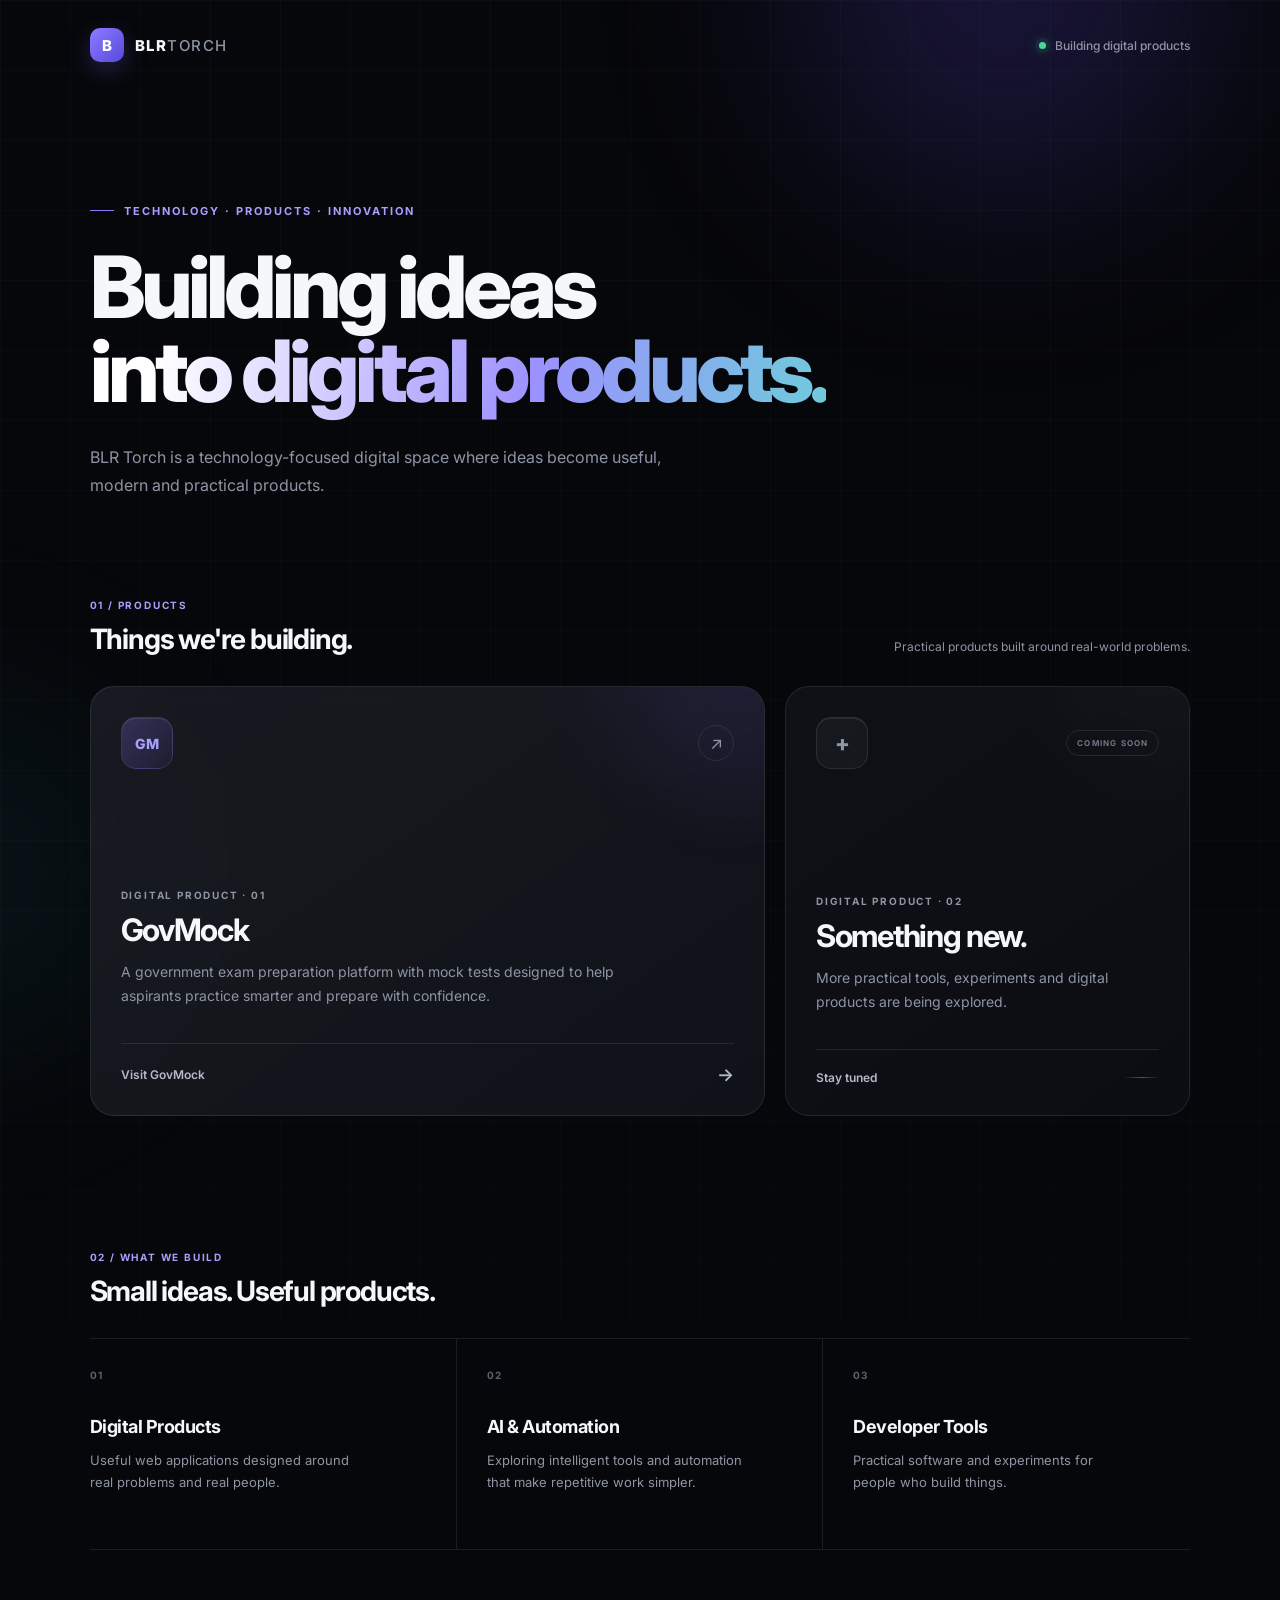
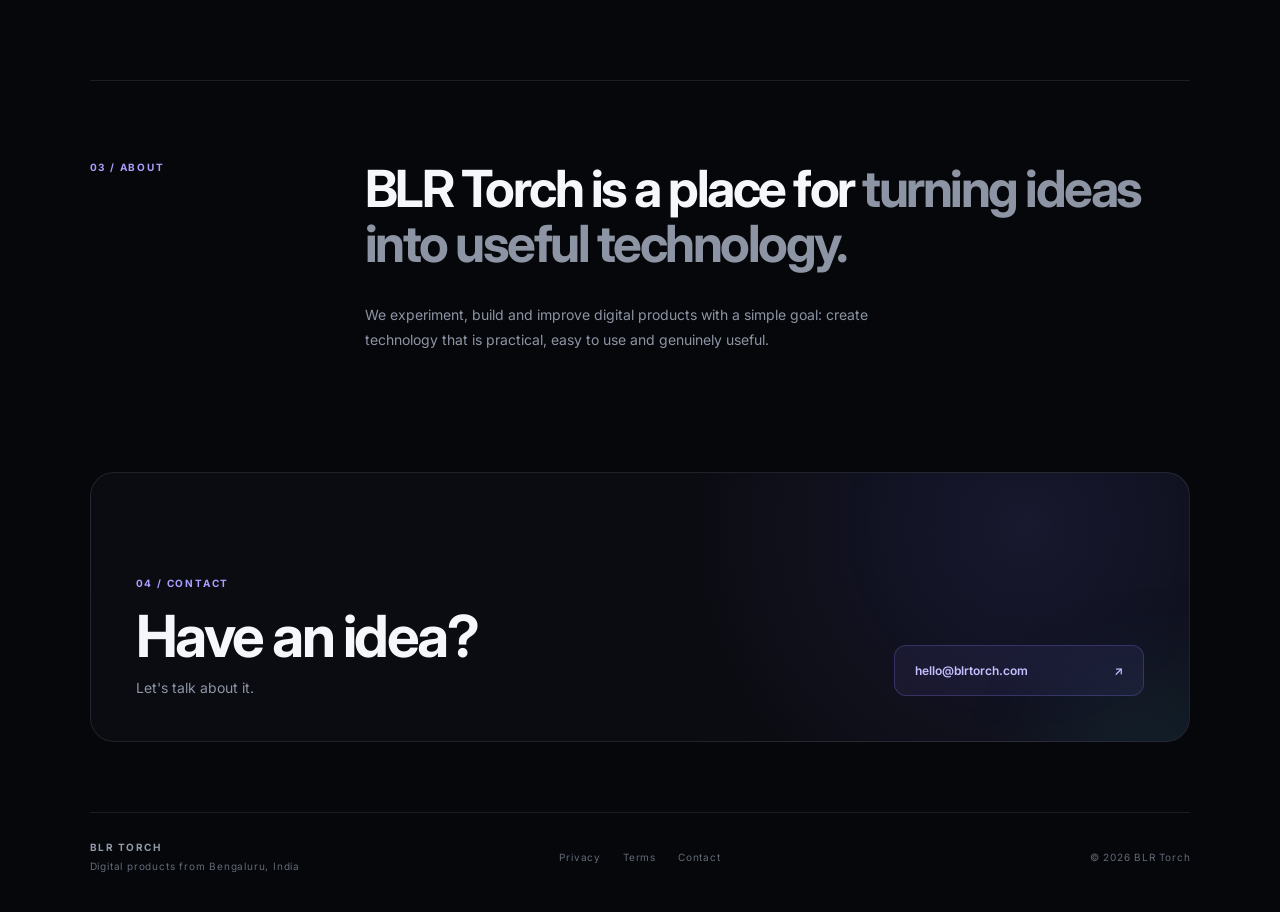
==== index.html @ e3c86762 "Add files via upload" ====
<!DOCTYPE html>
<html lang="en">
<head>
    <meta charset="UTF-8" />
    <meta name="viewport" content="width=device-width, initial-scale=1.0" />

    <title>BLR Torch — Building Digital Products</title>
    <meta name="description" content="BLR Torch builds practical digital products, tools and technology solutions." />
    <meta name="robots" content="index, follow" />
    <meta name="theme-color" content="#06070a" />

    <link rel="canonical" href="https://blrtorch.com/" />
    <link rel="icon" href="/favicon.ico" />

    <meta property="og:title" content="BLR Torch — Building Digital Products" />
    <meta property="og:description" content="BLR Torch builds practical digital products, tools and technology solutions." />
    <meta property="og:url" content="https://blrtorch.com/" />
    <meta property="og:type" content="website" />
    <meta property="og:image" content="https://blrtorch.com/og-image.png" />

    <link rel="preconnect" href="https://fonts.googleapis.com" />
    <link rel="preconnect" href="https://fonts.gstatic.com" crossorigin />
    <link
        href="https://fonts.googleapis.com/css2?family=Inter:wght@400;500;600;700;800&display=swap"
        rel="stylesheet"
    />

    <link rel="stylesheet" href="/style.css" />
</head>

<body>
<div class="page">
    <div class="orb orb-1"></div>
    <div class="orb orb-2"></div>
    <div class="grid"></div>

    <header class="header">
        <a href="/" class="logo" aria-label="BLR Torch home">
            <span class="logo-mark">B</span>
            <span class="logo-text">BLR<span>TORCH</span></span>
        </a>

        <div class="header-status">
            <span class="status-dot"></span>
            Building digital products
        </div>
    </header>

    <main>
        <!-- Hero -->
        <section class="hero">
            <div class="eyebrow">
                <span></span>
                TECHNOLOGY · PRODUCTS · INNOVATION
            </div>

            <h1>
                Building ideas
                <br />
                <span>into digital products.</span>
            </h1>

            <p class="hero-description">
                BLR Torch is a technology-focused digital space where ideas
                become useful, modern and practical products.
            </p>
        </section>

        <!-- Products -->
        <section class="section" id="products">
            <div class="section-heading">
                <div>
                    <span class="section-kicker">01 / PRODUCTS</span>
                    <h2>Things we're building.</h2>
                </div>
                <p>
                    Practical products built around real-world problems.
                </p>
            </div>

            <div class="cards">
                <a
                    class="product-card govmock-card"
                    href="https://govmock.blrtorch.com"
                    target="_blank"
                    rel="noopener noreferrer"
                >
                    <div class="card-top">
                        <div class="product-icon">GM</div>
                        <div class="external-icon">↗</div>
                    </div>

                    <div class="card-content">
                        <div class="card-label">DIGITAL PRODUCT · 01</div>
                        <h3>GovMock</h3>
                        <p>
                            A government exam preparation platform with
                            mock tests designed to help aspirants practice
                            smarter and prepare with confidence.
                        </p>
                    </div>

                    <div class="card-footer">
                        <span>Visit GovMock</span>
                        <span class="arrow">→</span>
                    </div>
                </a>

                <div class="product-card coming-card">
                    <div class="card-top">
                        <div class="product-icon neutral-icon">+</div>
                        <div class="coming-badge">COMING SOON</div>
                    </div>

                    <div class="card-content">
                        <div class="card-label">DIGITAL PRODUCT · 02</div>
                        <h3>Something new.</h3>
                        <p>
                            More practical tools, experiments and digital
                            products are being explored.
                        </p>
                    </div>

                    <div class="card-footer">
                        <span>Stay tuned</span>
                        <span class="pulse-line"></span>
                    </div>
                </div>
            </div>
        </section>

        <!-- What we build -->
        <section class="section build-section" id="what-we-build">
            <div class="section-heading">
                <div>
                    <span class="section-kicker">02 / WHAT WE BUILD</span>
                    <h2>Small ideas. Useful products.</h2>
                </div>
            </div>

            <div class="build-grid">
                <div class="build-item">
                    <span class="build-number">01</span>
                    <h3>Digital Products</h3>
                    <p>
                        Useful web applications designed around real problems
                        and real people.
                    </p>
                </div>

                <div class="build-item">
                    <span class="build-number">02</span>
                    <h3>AI & Automation</h3>
                    <p>
                        Exploring intelligent tools and automation that make
                        repetitive work simpler.
                    </p>
                </div>

                <div class="build-item">
                    <span class="build-number">03</span>
                    <h3>Developer Tools</h3>
                    <p>
                        Practical software and experiments for people who
                        build things.
                    </p>
                </div>
            </div>
        </section>

        <!-- About -->
        <section class="about-section" id="about">
            <div class="about-label">
                <span class="section-kicker">03 / ABOUT</span>
            </div>

            <div class="about-content">
                <h2>
                    BLR Torch is a place for
                    <span>turning ideas into useful technology.</span>
                </h2>

                <p>
                    We experiment, build and improve digital products with a
                    simple goal: create technology that is practical, easy to
                    use and genuinely useful.
                </p>
            </div>
        </section>

        <!-- Contact -->
        <section class="contact-section" id="contact">
            <div>
                <span class="section-kicker">04 / CONTACT</span>

                <h2>Have an idea?</h2>

                <p>
                    Let's talk about it.
                </p>
            </div>

            <a class="contact-button" href="mailto:hello@blrtorch.com">
                <span>hello@blrtorch.com</span>
                <span>↗</span>
            </a>
        </section>

        <!-- Footer -->
        <footer class="footer">
            <div class="footer-brand">
                <span class="footer-logo">BLR TORCH</span>
                <span>Digital products from Bengaluru, India</span>
            </div>

            <div class="footer-links">
                <a href="/privacy.html">Privacy</a>
                <a href="/terms.html">Terms</a>
                <a href="#contact">Contact</a>
            </div>

            <div class="copyright">
                © 2026 BLR Torch
            </div>
        </footer>
    </main>
</div>
</body>
</html>
---- style.css ----
:root {
    --bg: #06070a;
    --bg-soft: #0b0d12;

    --card: rgba(17, 20, 28, 0.72);
    --card-hover: rgba(22, 26, 36, 0.92);

    --text: #f5f7fb;
    --muted: #8d95a5;
    --muted-light: #b4bac7;

    --line: rgba(255, 255, 255, 0.09);
    --line-bright: rgba(255, 255, 255, 0.14);

    --purple: #8b7cff;
    --purple-light: #a99fff;
    --cyan: #36d9e8;
    --green: #49d89b;

    --radius: 24px;
}


/* ==============================
   RESET
============================== */

* {
    box-sizing: border-box;
    margin: 0;
    padding: 0;
}

html {
    scroll-behavior: smooth;
}

body {
    min-height: 100vh;

    background: var(--bg);
    color: var(--text);

    font-family:
        "Inter",
        -apple-system,
        BlinkMacSystemFont,
        "Segoe UI",
        sans-serif;

    -webkit-font-smoothing: antialiased;
}

a {
    color: inherit;
    text-decoration: none;
}


/* ==============================
   PAGE / BACKGROUND
============================== */

.page {
    position: relative;
    min-height: 100vh;

    overflow: hidden;
    isolation: isolate;

    padding: 0 7vw;
}

.grid {
    position: absolute;
    inset: 0;

    z-index: -3;

    background-image:
        linear-gradient(
            rgba(255, 255, 255, 0.025) 1px,
            transparent 1px
        ),
        linear-gradient(
            90deg,
            rgba(255, 255, 255, 0.025) 1px,
            transparent 1px
        );

    background-size: 70px 70px;

    mask-image:
        linear-gradient(
            to bottom,
            black 0%,
            rgba(0, 0, 0, 0.7) 45%,
            transparent 90%
        );
}

.orb {
    position: absolute;

    border-radius: 50%;

    filter: blur(100px);

    pointer-events: none;

    z-index: -2;
}

.orb-1 {
    width: 420px;
    height: 420px;

    top: -220px;
    right: 5%;

    background: rgba(107, 87, 255, 0.18);
}

.orb-2 {
    width: 350px;
    height: 350px;

    top: 700px;
    left: -220px;

    background: rgba(35, 190, 215, 0.07);
}


/* ==============================
   HEADER
============================== */

.header {
    width: 100%;
    max-width: 1180px;

    height: 90px;

    margin: auto;

    display: flex;
    align-items: center;
    justify-content: space-between;
}

.logo {
    display: inline-flex;
    align-items: center;
    gap: 11px;

    font-weight: 800;

    letter-spacing: -0.5px;
}

.logo-mark {
    width: 34px;
    height: 34px;

    display: flex;
    align-items: center;
    justify-content: center;

    border-radius: 10px;

    background:
        linear-gradient(
            135deg,
            var(--purple),
            #5949dc
        );

    color: white;

    font-size: 15px;

    box-shadow:
        0 8px 25px rgba(124, 108, 255, 0.25);
}

.logo-text {
    font-size: 15px;
    letter-spacing: 1.5px;
}

.logo-text span {
    color: var(--muted);
    font-weight: 500;
}

.header-status {
    display: flex;
    align-items: center;
    gap: 9px;

    color: var(--muted);

    font-size: 12px;
    font-weight: 500;
}

.status-dot {
    width: 7px;
    height: 7px;

    border-radius: 50%;

    background: var(--green);

    box-shadow:
        0 0 0 4px rgba(73, 216, 155, 0.08),
        0 0 14px rgba(73, 216, 155, 0.5);
}


/* ==============================
   MAIN
============================== */

main {
    width: 100%;
    max-width: 1180px;

    margin: auto;
}


/* ==============================
   HERO
============================== */

.hero {
    padding-top: 105px;
    padding-bottom: 100px;

    max-width: 900px;
}

.eyebrow {
    display: inline-flex;
    align-items: center;
    gap: 10px;

    margin-bottom: 27px;

    color: var(--purple-light);

    font-size: 11px;
    font-weight: 700;

    letter-spacing: 2px;
}

.eyebrow span {
    width: 24px;
    height: 1px;

    background: var(--purple);
}

.hero h1 {
    font-size: clamp(48px, 7vw, 86px);

    line-height: 0.98;

    letter-spacing: -5px;

    font-weight: 800;
}

.hero h1 span {
    background:
        linear-gradient(
            100deg,
            #ffffff 10%,
            #9c91ff 60%,
            #6fcbdb 100%
        );

    -webkit-background-clip: text;
    background-clip: text;

    color: transparent;
}

.hero-description {
    max-width: 610px;

    margin-top: 30px;

    color: var(--muted);

    font-size: 16px;
    line-height: 1.75;
}


/* ==============================
   SECTIONS
============================== */

.section {
    margin-bottom: 130px;
}

.section-heading {
    display: flex;
    align-items: flex-end;
    justify-content: space-between;

    margin-bottom: 30px;
}

.section-kicker {
    display: block;

    margin-bottom: 11px;

    color: var(--purple-light);

    font-size: 10px;
    font-weight: 700;

    letter-spacing: 1.8px;
}

.section-heading h2 {
    font-size: 28px;

    letter-spacing: -1.2px;
}

.section-heading > p {
    max-width: 300px;

    color: var(--muted);

    font-size: 12px;
    line-height: 1.6;

    text-align: right;
}


/* ==============================
   PRODUCT CARDS
============================== */

.cards {
    display: grid;

    grid-template-columns:
        minmax(0, 1.25fr)
        minmax(0, 0.75fr);

    gap: 20px;
}

.product-card {
    position: relative;

    min-height: 390px;

    display: flex;
    flex-direction: column;

    padding: 30px;

    border: 1px solid var(--line);

    border-radius: var(--radius);

    background:
        linear-gradient(
            145deg,
            rgba(255, 255, 255, 0.045),
            rgba(255, 255, 255, 0.012)
        ),
        var(--card);

    backdrop-filter: blur(18px);
    -webkit-backdrop-filter: blur(18px);

    overflow: hidden;

    transition:
        transform 0.35s ease,
        border-color 0.35s ease,
        background 0.35s ease,
        box-shadow 0.35s ease;
}

.product-card::before {
    content: "";

    position: absolute;

    width: 250px;
    height: 250px;

    top: -150px;
    right: -100px;

    border-radius: 50%;

    background: rgba(124, 108, 255, 0.15);

    filter: blur(50px);

    opacity: 0.7;

    transition: opacity 0.35s ease;
}

.product-card:hover {
    transform: translateY(-7px);

    background: var(--card-hover);

    border-color: rgba(139, 124, 255, 0.28);

    box-shadow:
        0 25px 70px rgba(0, 0, 0, 0.35),
        0 0 50px rgba(124, 108, 255, 0.05);
}

.product-card:hover::before {
    opacity: 1;
}

.govmock-card {
    min-height: 430px;
}

.coming-card {
    cursor: default;

    background:
        linear-gradient(
            145deg,
            rgba(255, 255, 255, 0.025),
            rgba(255, 255, 255, 0.008)
        ),
        rgba(12, 14, 20, 0.65);
}

.coming-card:hover {
    transform: translateY(-4px);

    border-color: rgba(255, 255, 255, 0.13);

    box-shadow:
        0 20px 50px rgba(0, 0, 0, 0.25);
}

.coming-card::before {
    background: rgba(255, 255, 255, 0.035);
}

.card-top {
    position: relative;
    z-index: 1;

    display: flex;
    align-items: center;
    justify-content: space-between;
}

.product-icon {
    width: 52px;
    height: 52px;

    display: flex;
    align-items: center;
    justify-content: center;

    border-radius: 15px;

    font-size: 14px;
    font-weight: 800;

    letter-spacing: -0.5px;

    background:
        linear-gradient(
            135deg,
            rgba(139, 124, 255, 0.25),
            rgba(99, 82, 230, 0.08)
        );

    border: 1px solid rgba(139, 124, 255, 0.2);

    color: #a89fff;

    box-shadow:
        inset 0 1px rgba(255, 255, 255, 0.08);
}

.neutral-icon {
    background: rgba(255, 255, 255, 0.035);

    border-color: var(--line);

    color: var(--muted);

    font-size: 22px;
}

.external-icon {
    width: 36px;
    height: 36px;

    display: flex;
    align-items: center;
    justify-content: center;

    border: 1px solid var(--line);

    border-radius: 50%;

    color: var(--muted);

    font-size: 17px;

    transition:
        color 0.3s ease,
        transform 0.3s ease,
        border-color 0.3s ease;
}

.product-card:hover .external-icon {
    color: white;

    border-color: rgba(255, 255, 255, 0.2);

    transform: translate(2px, -2px);
}

.coming-badge {
    padding: 7px 10px;

    border: 1px solid var(--line);

    border-radius: 999px;

    color: #6f7786;

    font-size: 8px;
    font-weight: 700;

    letter-spacing: 1.2px;
}

.card-content {
    position: relative;
    z-index: 1;

    margin-top: auto;
    margin-bottom: 35px;
}

.card-label {
    margin-bottom: 10px;

    color: var(--muted);

    font-size: 10px;
    font-weight: 700;

    letter-spacing: 1.8px;
}

.card-content h3 {
    margin-bottom: 12px;

    font-size: 31px;

    letter-spacing: -1.3px;
}

.card-content p {
    max-width: 500px;

    color: var(--muted);

    font-size: 14px;
    line-height: 1.7;
}

.card-footer {
    position: relative;
    z-index: 1;

    padding-top: 20px;

    border-top: 1px solid var(--line);

    display: flex;
    align-items: center;
    justify-content: space-between;

    color: var(--muted-light);

    font-size: 12px;
    font-weight: 600;
}

.arrow {
    font-size: 18px;

    transition:
        transform 0.3s ease,
        color 0.3s ease;
}

.product-card:hover .arrow {
    transform: translateX(5px);

    color: white;
}

.pulse-line {
    width: 35px;
    height: 1px;

    background:
        linear-gradient(
            90deg,
            transparent,
            rgba(255,255,255,.3),
            transparent
        );
}


/* ==============================
   WHAT WE BUILD
============================== */

.build-section {
    padding-top: 5px;
}

.build-grid {
    display: grid;

    grid-template-columns: repeat(3, 1fr);

    border-top: 1px solid var(--line);
    border-bottom: 1px solid var(--line);
}

.build-item {
    min-height: 210px;

    padding: 30px;

    border-right: 1px solid var(--line);
}

.build-item:first-child {
    padding-left: 0;
}

.build-item:last-child {
    border-right: none;

    padding-right: 0;
}

.build-number {
    display: block;

    margin-bottom: 35px;

    color: #596170;

    font-size: 10px;
    font-weight: 700;

    letter-spacing: 1px;
}

.build-item h3 {
    margin-bottom: 12px;

    font-size: 18px;

    letter-spacing: -0.5px;
}

.build-item p {
    max-width: 280px;

    color: var(--muted);

    font-size: 13px;

    line-height: 1.7;
}


/* ==============================
   ABOUT
============================== */

.about-section {
    display: grid;

    grid-template-columns: 25% 75%;

    padding: 80px 0 120px;

    border-top: 1px solid var(--line);
}

.about-content {
    max-width: 850px;
}

.about-content h2 {
    max-width: 800px;

    font-size: clamp(32px, 4vw, 55px);

    line-height: 1.08;

    letter-spacing: -2.5px;
}

.about-content h2 span {
    color: var(--muted);
}

.about-content p {
    max-width: 570px;

    margin-top: 30px;

    color: var(--muted);

    font-size: 14px;

    line-height: 1.8;
}


/* ==============================
   CONTACT
============================== */

.contact-section {
    position: relative;

    min-height: 270px;

    padding: 45px;

    display: flex;
    align-items: flex-end;
    justify-content: space-between;

    border: 1px solid var(--line);

    border-radius: var(--radius);

    background:
        radial-gradient(
            circle at 85% 20%,
            rgba(124,108,255,.12),
            transparent 35%
        ),
        rgba(14, 16, 23, .65);

    overflow: hidden;
}

.contact-section::after {
    content: "";

    position: absolute;

    width: 250px;
    height: 250px;

    right: -100px;
    bottom: -180px;

    border-radius: 50%;

    background: rgba(54,217,232,.07);

    filter: blur(50px);
}

.contact-section h2 {
    margin-top: 12px;

    font-size: clamp(35px, 5vw, 58px);

    letter-spacing: -2.5px;
}

.contact-section p {
    margin-top: 8px;

    color: var(--muted);

    font-size: 14px;
}

.contact-button {
    position: relative;
    z-index: 1;

    min-width: 250px;

    padding: 17px 20px;

    display: flex;
    align-items: center;
    justify-content: space-between;

    border: 1px solid rgba(139,124,255,.25);

    border-radius: 12px;

    background: rgba(139,124,255,.08);

    color: #c5c0ff;

    font-size: 12px;
    font-weight: 600;

    transition:
        background .3s ease,
        border-color .3s ease,
        transform .3s ease;
}

.contact-button:hover {
    background: rgba(139,124,255,.14);

    border-color: rgba(139,124,255,.4);

    transform: translateY(-3px);
}


/* ==============================
   FOOTER
============================== */

.footer {
    margin-top: 70px;
    padding: 28px 0 40px;

    border-top: 1px solid var(--line);

    display: grid;

    grid-template-columns: 1fr auto 1fr;

    align-items: center;

    gap: 20px;

    color: #626a78;

    font-size: 10px;

    letter-spacing: .8px;
}

.footer-brand {
    display: flex;
    flex-direction: column;
    gap: 7px;
}

.footer-logo {
    color: #9299a7;

    font-weight: 700;

    letter-spacing: 1.5px;
}

.footer-links {
    display: flex;
    gap: 22px;
}

.footer-links a {
    transition: color .2s ease;
}

.footer-links a:hover {
    color: white;
}

.copyright {
    text-align: right;
}


/* ==============================
   RESPONSIVE
============================== */

@media (max-width: 800px) {

    .page {
        padding: 0 24px;
    }

    .header {
        height: 75px;
    }

    .header-status {
        display: none;
    }

    .hero {
        padding-top: 75px;
        padding-bottom: 80px;
    }

    .hero h1 {
        font-size: clamp(48px, 14vw, 70px);
        letter-spacing: -3px;
    }

    .hero-description {
        font-size: 14px;
    }

    .section-heading {
        display: block;
    }

    .section-heading > p {
        margin-top: 12px;
        text-align: left;
    }

    .cards {
        grid-template-columns: 1fr;
    }

    .product-card,
    .govmock-card {
        min-height: 350px;
    }

    .build-grid {
        grid-template-columns: 1fr;
    }

    .build-item,
    .build-item:first-child,
    .build-item:last-child {
        min-height: auto;

        padding: 28px 0;

        border-right: none;
        border-bottom: 1px solid var(--line);
    }

    .build-item:last-child {
        border-bottom: none;
    }

    .build-number {
        margin-bottom: 20px;
    }

    .about-section {
        grid-template-columns: 1fr;

        gap: 25px;

        padding: 65px 0 90px;
    }

    .contact-section {
        min-height: auto;

        display: block;

        padding: 30px;
    }

    .contact-button {
        margin-top: 35px;
        width: 100%;
    }

    .footer {
        grid-template-columns: 1fr;

        gap: 20px;
    }

    .copyright {
        text-align: left;
    }
}

@media (max-width: 450px) {

    .page {
        padding: 0 18px;
    }

    .logo-text {
        font-size: 13px;
    }

    .logo-mark {
        width: 31px;
        height: 31px;
    }

    .hero {
        padding-top: 65px;
    }

    .hero h1 {
        font-size: 48px;
        letter-spacing: -2.8px;
    }

    .product-card {
        padding: 24px;
    }

    .card-content h3 {
        font-size: 28px;
    }

    .contact-section {
        padding: 25px;
    }

    .footer-links {
        flex-wrap: wrap;
    }
}


/* ==============================
   REDUCED MOTION
============================== */

@media (prefers-reduced-motion: reduce) {

    *,
    *::before,
    *::after {
        scroll-behavior: auto !important;
        transition: none !important;
    }
}
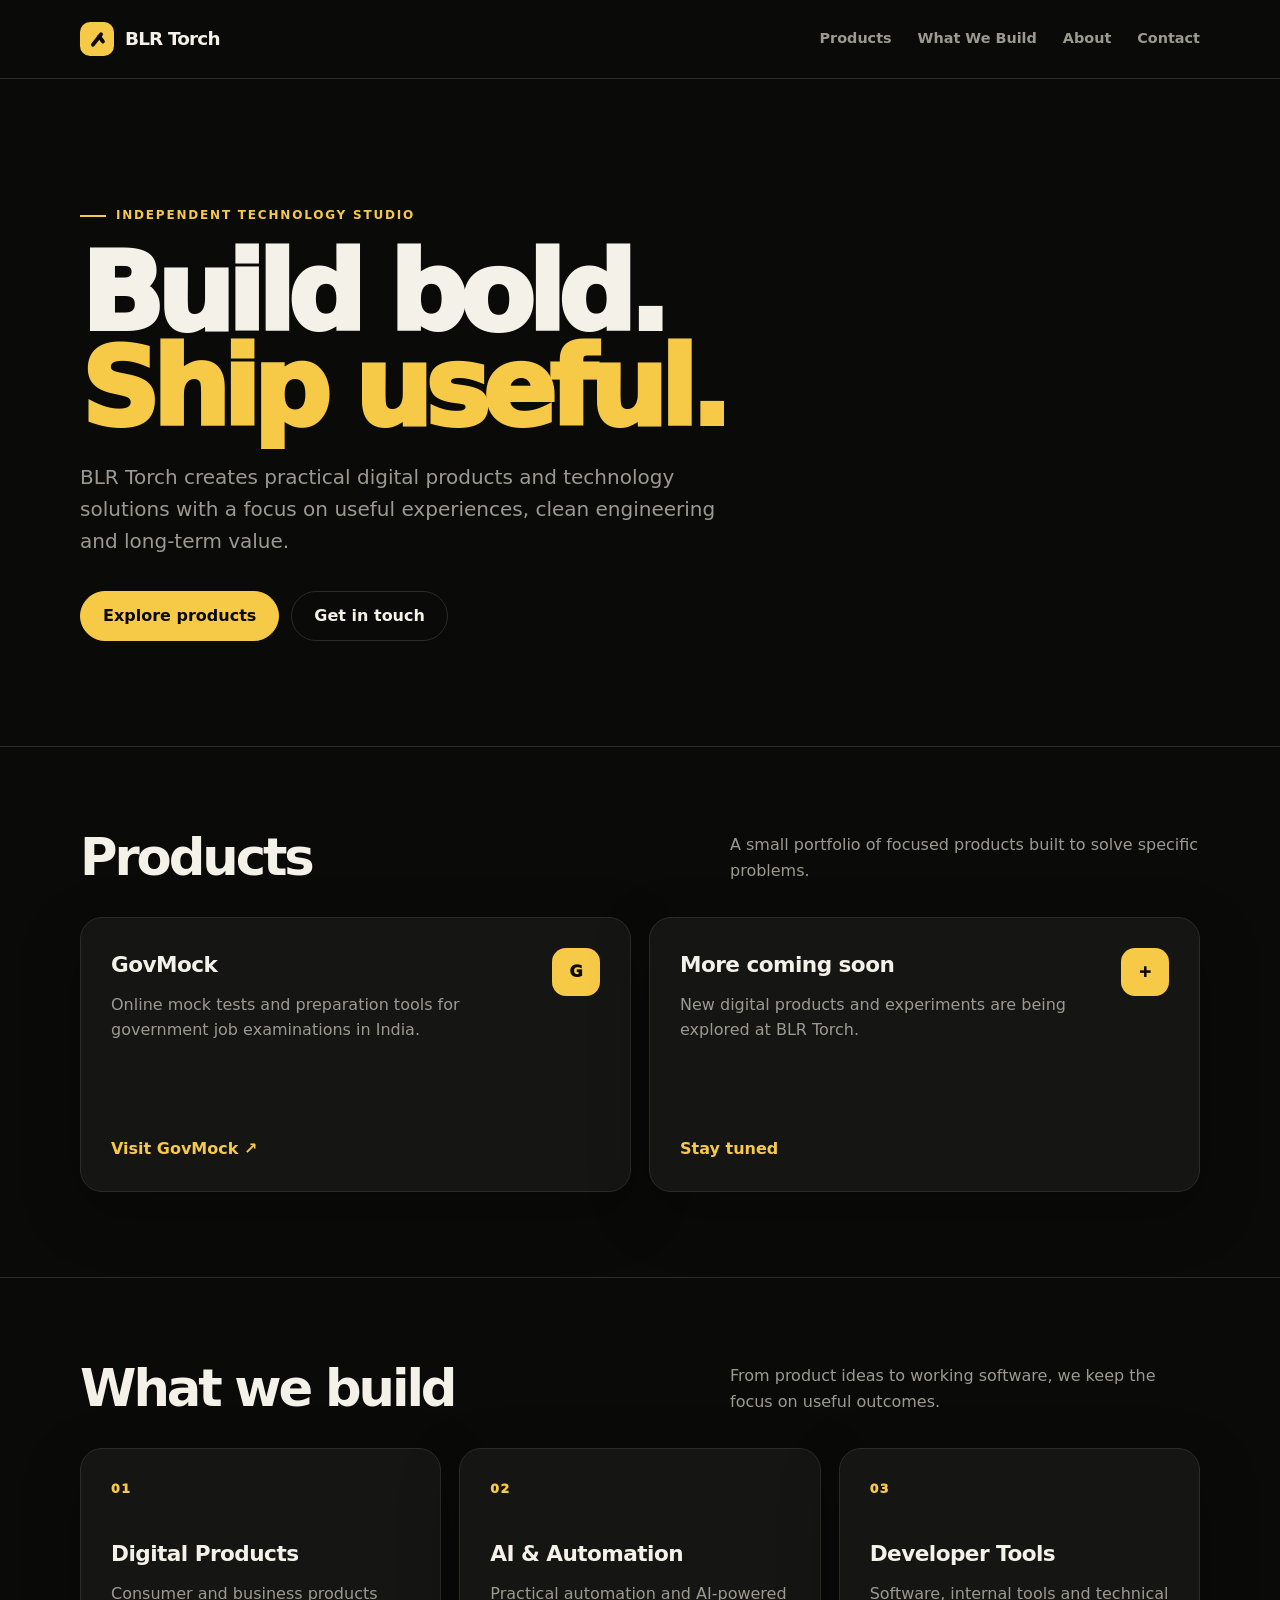
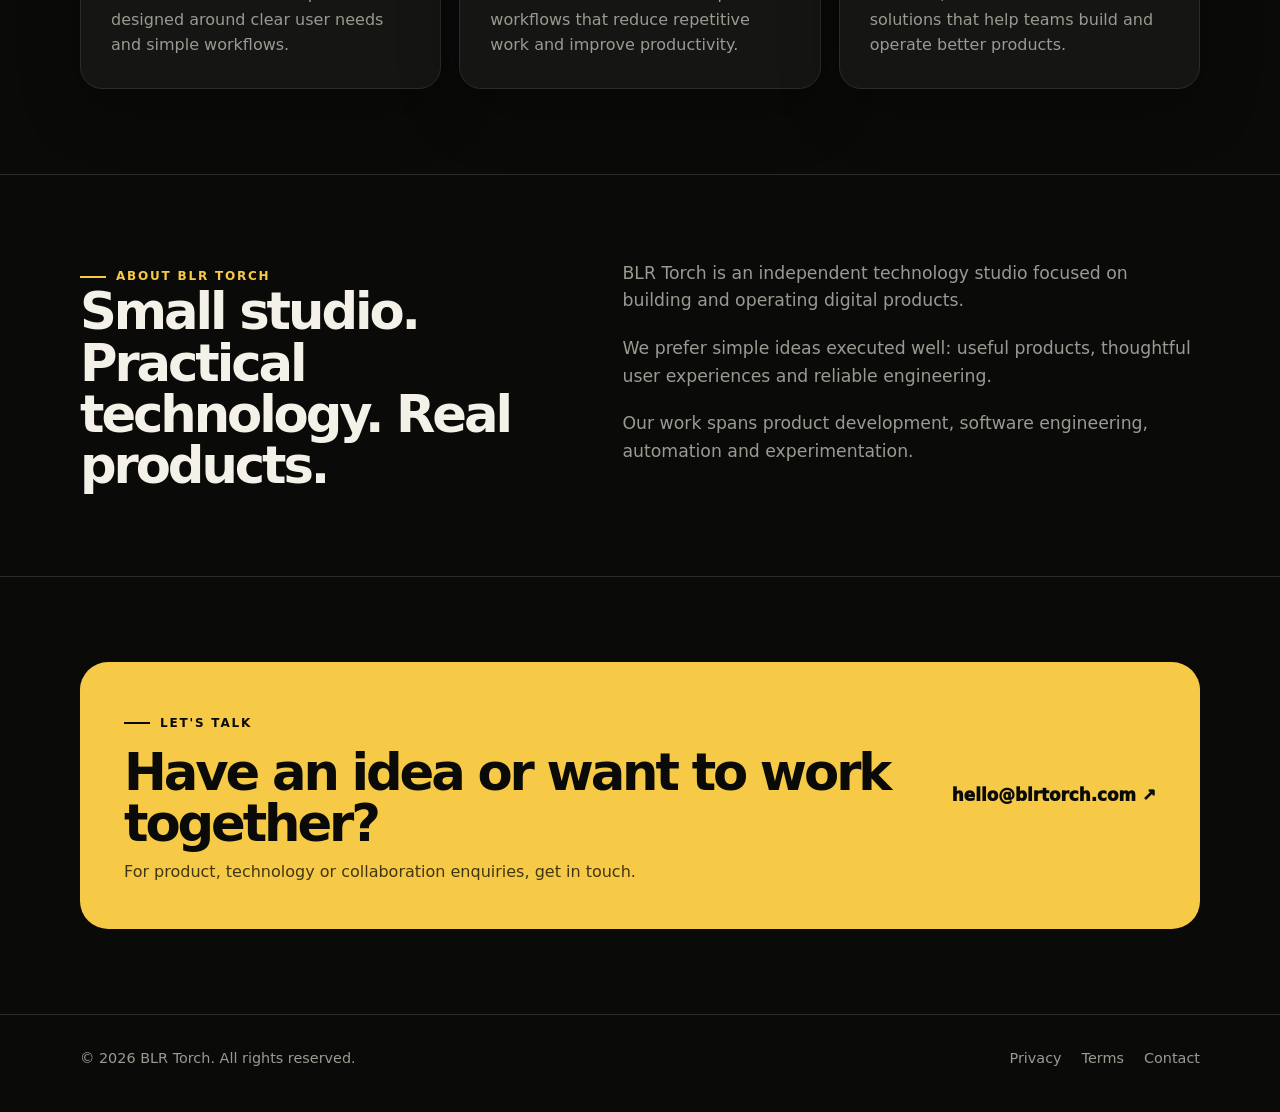
==== commit 33a136d0: "added new theme and logo" ====
--- a/index.html
+++ b/index.html
@@ -1,229 +1,148 @@
-<!DOCTYPE html>
+<!doctype html>
 <html lang="en">
+
 <head>
-    <meta charset="UTF-8" />
-    <meta name="viewport" content="width=device-width, initial-scale=1.0" />
-
-    <title>BLR Torch — Building Digital Products</title>
-    <meta name="description" content="BLR Torch builds practical digital products, tools and technology solutions." />
-    <meta name="robots" content="index, follow" />
-    <meta name="theme-color" content="#06070a" />
-
-    <link rel="canonical" href="https://blrtorch.com/" />
-    <link rel="icon" href="/favicon.ico" />
-
-    <meta property="og:title" content="BLR Torch — Building Digital Products" />
-    <meta property="og:description" content="BLR Torch builds practical digital products, tools and technology solutions." />
-    <meta property="og:url" content="https://blrtorch.com/" />
-    <meta property="og:type" content="website" />
-    <meta property="og:image" content="https://blrtorch.com/og-image.png" />
-
-    <link rel="preconnect" href="https://fonts.googleapis.com" />
-    <link rel="preconnect" href="https://fonts.gstatic.com" crossorigin />
-    <link
-        href="https://fonts.googleapis.com/css2?family=Inter:wght@400;500;600;700;800&display=swap"
-        rel="stylesheet"
-    />
-
-    <link rel="stylesheet" href="/style.css" />
+    <link rel="icon" href="/favicon.ico">
+    <link rel="icon" type="image/png" sizes="32x32" href="/favicon-32.png">
+    <link rel="icon" type="image/png" sizes="16x16" href="/favicon-16.png">
+    <link rel="apple-touch-icon" sizes="180x180" href="/apple-touch-icon.png">
+    <meta charset="utf-8">
+    <meta name="viewport" content="width=device-width,initial-scale=1">
+    <title>BLR Torch — Digital Products & Technology</title>
+    <meta name="description"
+        content="BLR Torch builds focused digital products, developer tools and technology solutions.">
+    <meta name="theme-color" content="#0A0A09">
+    <link rel="canonical" href="https://blrtorch.com/">
+    <meta property="og:title" content="BLR Torch — Digital Products & Technology">
+    <meta property="og:description" content="Building focused digital products and technology solutions.">
+    <meta property="og:type" content="website">
+    <meta property="og:url" content="https://blrtorch.com/">
+    <link rel="stylesheet" href="style.css">
 </head>
 
 <body>
-<div class="page">
-    <div class="orb orb-1"></div>
-    <div class="orb orb-2"></div>
-    <div class="grid"></div>
-
-    <header class="header">
-        <a href="/" class="logo" aria-label="BLR Torch home">
-            <span class="logo-mark">B</span>
-            <span class="logo-text">BLR<span>TORCH</span></span>
-        </a>
-
-        <div class="header-status">
-            <span class="status-dot"></span>
-            Building digital products
+    <header class="site-header">
+        <div class="container nav">
+            <a class="logo" href="index.html"><span class="logo-mark" aria-hidden="true"></span>BLR Torch</a>
+            <nav class="nav-links" aria-label="Primary navigation">
+                <a href="#products">Products</a><a href="#services">What We Build</a><a href="#about">About</a><a
+                    href="#contact">Contact</a>
+            </nav>
         </div>
     </header>
 
     <main>
-        <!-- Hero -->
         <section class="hero">
-            <div class="eyebrow">
-                <span></span>
-                TECHNOLOGY · PRODUCTS · INNOVATION
-            </div>
-
-            <h1>
-                Building ideas
-                <br />
-                <span>into digital products.</span>
-            </h1>
-
-            <p class="hero-description">
-                BLR Torch is a technology-focused digital space where ideas
-                become useful, modern and practical products.
-            </p>
-        </section>
-
-        <!-- Products -->
-        <section class="section" id="products">
-            <div class="section-heading">
-                <div>
-                    <span class="section-kicker">01 / PRODUCTS</span>
-                    <h2>Things we're building.</h2>
-                </div>
-                <p>
-                    Practical products built around real-world problems.
-                </p>
-            </div>
-
-            <div class="cards">
-                <a
-                    class="product-card govmock-card"
-                    href="https://govmock.blrtorch.com"
-                    target="_blank"
-                    rel="noopener noreferrer"
-                >
-                    <div class="card-top">
-                        <div class="product-icon">GM</div>
-                        <div class="external-icon">↗</div>
-                    </div>
-
-                    <div class="card-content">
-                        <div class="card-label">DIGITAL PRODUCT · 01</div>
-                        <h3>GovMock</h3>
-                        <p>
-                            A government exam preparation platform with
-                            mock tests designed to help aspirants practice
-                            smarter and prepare with confidence.
-                        </p>
-                    </div>
-
-                    <div class="card-footer">
-                        <span>Visit GovMock</span>
-                        <span class="arrow">→</span>
-                    </div>
-                </a>
-
-                <div class="product-card coming-card">
-                    <div class="card-top">
-                        <div class="product-icon neutral-icon">+</div>
-                        <div class="coming-badge">COMING SOON</div>
-                    </div>
-
-                    <div class="card-content">
-                        <div class="card-label">DIGITAL PRODUCT · 02</div>
-                        <h3>Something new.</h3>
-                        <p>
-                            More practical tools, experiments and digital
-                            products are being explored.
-                        </p>
-                    </div>
-
-                    <div class="card-footer">
-                        <span>Stay tuned</span>
-                        <span class="pulse-line"></span>
-                    </div>
+            <div class="container">
+                <div class="eyebrow">Independent technology studio</div>
+                <h1>Build bold.<br><span>Ship useful.</span></h1>
+                <p class="hero-copy">BLR Torch creates practical digital products and technology solutions with a focus
+                    on useful experiences, clean engineering and long-term value.</p>
+                <div class="hero-actions">
+                    <a class="btn btn-primary" href="#products">Explore products</a>
+                    <a class="btn btn-secondary" href="#contact">Get in touch</a>
                 </div>
             </div>
         </section>
 
-        <!-- What we build -->
-        <section class="section build-section" id="what-we-build">
-            <div class="section-heading">
-                <div>
-                    <span class="section-kicker">02 / WHAT WE BUILD</span>
-                    <h2>Small ideas. Useful products.</h2>
+        <section class="section" id="products">
+            <div class="container">
+                <div class="section-head">
+                    <h2>Products</h2>
+                    <p class="section-intro">A small portfolio of focused products built to solve specific problems.</p>
                 </div>
-            </div>
-
-            <div class="build-grid">
-                <div class="build-item">
-                    <span class="build-number">01</span>
-                    <h3>Digital Products</h3>
-                    <p>
-                        Useful web applications designed around real problems
-                        and real people.
-                    </p>
-                </div>
-
-                <div class="build-item">
-                    <span class="build-number">02</span>
-                    <h3>AI & Automation</h3>
-                    <p>
-                        Exploring intelligent tools and automation that make
-                        repetitive work simpler.
-                    </p>
-                </div>
-
-                <div class="build-item">
-                    <span class="build-number">03</span>
-                    <h3>Developer Tools</h3>
-                    <p>
-                        Practical software and experiments for people who
-                        build things.
-                    </p>
+                <div class="grid products">
+                    <article class="card product-card">
+                        <div class="product-top">
+                            <div>
+                                <h3>GovMock</h3>
+                                <p>Online mock tests and preparation tools for government job examinations in India.</p>
+                            </div>
+                            <div class="product-badge">G</div>
+                        </div>
+                        <a class="product-link" href="https://govmock.blrtorch.com" target="_blank" rel="noopener">Visit
+                            GovMock ↗</a>
+                    </article>
+                    <article class="card product-card">
+                        <div class="product-top">
+                            <div>
+                                <h3>More coming soon</h3>
+                                <p>New digital products and experiments are being explored at BLR Torch.</p>
+                            </div>
+                            <div class="product-badge">+</div>
+                        </div>
+                        <span class="product-link">Stay tuned</span>
+                    </article>
                 </div>
             </div>
         </section>
 
-        <!-- About -->
-        <section class="about-section" id="about">
-            <div class="about-label">
-                <span class="section-kicker">03 / ABOUT</span>
-            </div>
-
-            <div class="about-content">
-                <h2>
-                    BLR Torch is a place for
-                    <span>turning ideas into useful technology.</span>
-                </h2>
-
-                <p>
-                    We experiment, build and improve digital products with a
-                    simple goal: create technology that is practical, easy to
-                    use and genuinely useful.
-                </p>
+        <section class="section" id="services">
+            <div class="container">
+                <div class="section-head">
+                    <h2>What we build</h2>
+                    <p class="section-intro">From product ideas to working software, we keep the focus on useful
+                        outcomes.</p>
+                </div>
+                <div class="grid services">
+                    <article class="card">
+                        <div class="service-number">01</div>
+                        <h3>Digital Products</h3>
+                        <p>Consumer and business products designed around clear user needs and simple workflows.</p>
+                    </article>
+                    <article class="card">
+                        <div class="service-number">02</div>
+                        <h3>AI & Automation</h3>
+                        <p>Practical automation and AI-powered workflows that reduce repetitive work and improve
+                            productivity.</p>
+                    </article>
+                    <article class="card">
+                        <div class="service-number">03</div>
+                        <h3>Developer Tools</h3>
+                        <p>Software, internal tools and technical solutions that help teams build and operate better
+                            products.</p>
+                    </article>
+                </div>
             </div>
         </section>
 
-        <!-- Contact -->
-        <section class="contact-section" id="contact">
-            <div>
-                <span class="section-kicker">04 / CONTACT</span>
-
-                <h2>Have an idea?</h2>
-
-                <p>
-                    Let's talk about it.
-                </p>
+        <section class="section" id="about">
+            <div class="container about">
+                <div>
+                    <div class="eyebrow">About BLR Torch</div>
+                    <h2>Small studio. Practical technology. Real products.</h2>
+                </div>
+                <div class="about-copy">
+                    <p>BLR Torch is an independent technology studio focused on building and operating digital products.
+                    </p>
+                    <p>We prefer simple ideas executed well: useful products, thoughtful user experiences and reliable
+                        engineering.</p>
+                    <p>Our work spans product development, software engineering, automation and experimentation.</p>
+                </div>
             </div>
-
-            <a class="contact-button" href="mailto:hello@blrtorch.com">
-                <span>hello@blrtorch.com</span>
-                <span>↗</span>
-            </a>
         </section>
 
-        <!-- Footer -->
-        <footer class="footer">
-            <div class="footer-brand">
-                <span class="footer-logo">BLR TORCH</span>
-                <span>Digital products from Bengaluru, India</span>
+        <section class="section" id="contact">
+            <div class="container">
+                <div class="contact-card">
+                    <div>
+                        <div class="eyebrow">Let's talk</div>
+                        <h2>Have an idea or want to work together?</h2>
+                        <p>For product, technology or collaboration enquiries, get in touch.</p>
+                    </div>
+                    <a class="contact-email" href="mailto:hello@blrtorch.com">hello@blrtorch.com ↗</a>
+                </div>
             </div>
+        </section>
+    </main>
 
-            <div class="footer-links">
-                <a href="/privacy.html">Privacy</a>
-                <a href="/terms.html">Terms</a>
-                <a href="#contact">Contact</a>
-            </div>
+    <footer>
+        <div class="container footer-inner">
+            <div>© 2026 BLR Torch. All rights reserved.</div>
+            <div class="footer-links"><a href="privacy.html">Privacy</a><a href="terms.html">Terms</a><a
+                    href="mailto:hello@blrtorch.com">Contact</a></div>
+        </div>
+    </footer>
+</body>
 
-            <div class="copyright">
-                © 2026 BLR Torch
-            </div>
-        </footer>
-    </main>
-</div>
-</body>
-</html>
+</html>
--- a/style.css
+++ b/style.css
@@ -1,1072 +1,479 @@
 :root {
-    --bg: #06070a;
-    --bg-soft: #0b0d12;
-
-    --card: rgba(17, 20, 28, 0.72);
-    --card-hover: rgba(22, 26, 36, 0.92);
-
-    --text: #f5f7fb;
-    --muted: #8d95a5;
-    --muted-light: #b4bac7;
-
-    --line: rgba(255, 255, 255, 0.09);
-    --line-bright: rgba(255, 255, 255, 0.14);
-
-    --purple: #8b7cff;
-    --purple-light: #a99fff;
-    --cyan: #36d9e8;
-    --green: #49d89b;
-
-    --radius: 24px;
-}
-
-
-/* ==============================
-   RESET
-============================== */
+  --ink: #F4F1E8;
+  --muted: #9B9A91;
+  --bg: #0A0A09;
+  --paper: #151513;
+  --accent: #F6C947;
+  --accent-2: #FFFFFF;
+  --line: #2B2B27;
+  --dark: #0A0A09;
+  --max: 1120px;
+  --radius: 22px;
+  --shadow: 0 20px 60px rgba(0, 0, 0, .28);
+}
 
 * {
-    box-sizing: border-box;
-    margin: 0;
-    padding: 0;
+  box-sizing: border-box
 }
 
 html {
-    scroll-behavior: smooth;
+  scroll-behavior: smooth
 }
 
 body {
-    min-height: 100vh;
-
-    background: var(--bg);
-    color: var(--text);
-
-    font-family:
-        "Inter",
-        -apple-system,
-        BlinkMacSystemFont,
-        "Segoe UI",
-        sans-serif;
-
-    -webkit-font-smoothing: antialiased;
+  margin: 0;
+  background: var(--bg);
+  color: var(--ink);
+  font-family: Inter, ui-sans-serif, system-ui, -apple-system, BlinkMacSystemFont, "Segoe UI", sans-serif;
+  line-height: 1.6;
 }
 
 a {
-    color: inherit;
-    text-decoration: none;
-}
-
-
-/* ==============================
-   PAGE / BACKGROUND
-============================== */
-
-.page {
-    position: relative;
-    min-height: 100vh;
-
-    overflow: hidden;
-    isolation: isolate;
-
-    padding: 0 7vw;
+  color: inherit;
+  text-decoration: none
+}
+
+.container {
+  width: min(var(--max), calc(100% - 40px));
+  margin: auto
+}
+
+.site-header {
+  padding: 22px 0;
+  border-bottom: 1px solid var(--line);
+  background: rgba(10, 10, 9, .9);
+}
+
+.nav {
+  display: flex;
+  align-items: center;
+  justify-content: space-between;
+  gap: 24px
+}
+
+.logo {
+  display: inline-flex;
+  align-items: center;
+  gap: 11px;
+  font-weight: 900;
+  letter-spacing: -.045em;
+  font-size: 1.15rem;
+}
+
+.logo-mark {
+  width: 34px;
+  height: 34px;
+  border-radius: 10px;
+  background: var(--accent);
+  display: grid;
+  place-items: center;
+  position: relative;
+}
+
+.logo-mark:before,
+.logo-mark:after {
+  content: "";
+  position: absolute;
+  background: var(--dark);
+}
+
+.logo-mark:before {
+  width: 4px;
+  height: 17px;
+  border-radius: 3px;
+  transform: rotate(38deg)
+}
+
+.logo-mark:after {
+  width: 4px;
+  height: 10px;
+  border-radius: 3px;
+  transform: rotate(-38deg);
+  left: 19px;
+  top: 12px
+}
+
+.nav-links {
+  display: flex;
+  gap: 26px;
+  color: var(--muted);
+  font-size: .9rem;
+  font-weight: 700
+}
+
+.nav-links a:hover {
+  color: var(--accent)
+}
+
+.hero {
+  padding: 120px 0 105px;
+  position: relative;
+  overflow: hidden
+}
+
+/* .hero:after{
+  content:"";position:absolute;width:520px;height:520px;
+  border:1px solid rgba(246,201,71,.14);border-radius:50%;
+  right:-250px;top:-180px;pointer-events:none;
+} */
+.eyebrow {
+  display: inline-flex;
+  align-items: center;
+  gap: 10px;
+  color: var(--accent);
+  font-size: .75rem;
+  font-weight: 900;
+  text-transform: uppercase;
+  letter-spacing: .15em;
+}
+
+.eyebrow:before {
+  content: "";
+  width: 26px;
+  height: 2px;
+  background: var(--accent)
+}
+
+.hero h1 {
+  max-width: 950px;
+  margin: 20px 0 24px;
+  font-size: clamp(3.7rem, 8.5vw, 8.2rem);
+  line-height: .88;
+  letter-spacing: -.065em;
+  font-weight: 950;
+}
+
+.hero h1 span {
+  color: var(--accent)
+}
+
+.hero-copy {
+  max-width: 650px;
+  color: var(--muted);
+  font-size: clamp(1.05rem, 2vw, 1.25rem)
+}
+
+.hero-actions {
+  display: flex;
+  flex-wrap: wrap;
+  gap: 12px;
+  margin-top: 34px
+}
+
+.btn {
+  min-height: 50px;
+  padding: 0 22px;
+  border-radius: 999px;
+  display: inline-flex;
+  align-items: center;
+  justify-content: center;
+  border: 1px solid var(--line);
+  font-weight: 850;
+  transition: .2s ease;
+}
+
+.btn:hover {
+  transform: translateY(-2px)
+}
+
+.btn-primary {
+  background: var(--accent);
+  border-color: var(--accent);
+  color: var(--dark)
+}
+
+.btn-secondary {
+  background: transparent;
+  color: var(--ink)
+}
+
+.btn-secondary:hover {
+  border-color: var(--accent);
+  color: var(--accent)
+}
+
+.section {
+  padding: 85px 0;
+  border-top: 1px solid var(--line)
+}
+
+.section-head {
+  display: flex;
+  justify-content: space-between;
+  align-items: end;
+  gap: 40px;
+  margin-bottom: 34px
+}
+
+.section h2 {
+  margin: 0;
+  font-size: clamp(2.1rem, 4vw, 3.6rem);
+  line-height: 1;
+  letter-spacing: -.06em
+}
+
+.section-intro {
+  max-width: 470px;
+  color: var(--muted);
+  margin: 0
 }
 
 .grid {
-    position: absolute;
-    inset: 0;
-
-    z-index: -3;
-
-    background-image:
-        linear-gradient(
-            rgba(255, 255, 255, 0.025) 1px,
-            transparent 1px
-        ),
-        linear-gradient(
-            90deg,
-            rgba(255, 255, 255, 0.025) 1px,
-            transparent 1px
-        );
-
-    background-size: 70px 70px;
-
-    mask-image:
-        linear-gradient(
-            to bottom,
-            black 0%,
-            rgba(0, 0, 0, 0.7) 45%,
-            transparent 90%
-        );
-}
-
-.orb {
-    position: absolute;
-
-    border-radius: 50%;
-
-    filter: blur(100px);
-
-    pointer-events: none;
-
-    z-index: -2;
-}
-
-.orb-1 {
-    width: 420px;
-    height: 420px;
-
-    top: -220px;
-    right: 5%;
-
-    background: rgba(107, 87, 255, 0.18);
-}
-
-.orb-2 {
-    width: 350px;
-    height: 350px;
-
-    top: 700px;
-    left: -220px;
-
-    background: rgba(35, 190, 215, 0.07);
-}
-
-
-/* ==============================
-   HEADER
-============================== */
-
-.header {
-    width: 100%;
-    max-width: 1180px;
-
-    height: 90px;
-
-    margin: auto;
-
-    display: flex;
-    align-items: center;
-    justify-content: space-between;
-}
-
-.logo {
-    display: inline-flex;
-    align-items: center;
-    gap: 11px;
-
-    font-weight: 800;
-
-    letter-spacing: -0.5px;
-}
-
-.logo-mark {
-    width: 34px;
-    height: 34px;
-
-    display: flex;
-    align-items: center;
-    justify-content: center;
-
-    border-radius: 10px;
-
-    background:
-        linear-gradient(
-            135deg,
-            var(--purple),
-            #5949dc
-        );
-
-    color: white;
-
-    font-size: 15px;
-
-    box-shadow:
-        0 8px 25px rgba(124, 108, 255, 0.25);
-}
-
-.logo-text {
-    font-size: 15px;
-    letter-spacing: 1.5px;
-}
-
-.logo-text span {
-    color: var(--muted);
-    font-weight: 500;
-}
-
-.header-status {
-    display: flex;
-    align-items: center;
-    gap: 9px;
-
-    color: var(--muted);
-
-    font-size: 12px;
-    font-weight: 500;
-}
-
-.status-dot {
-    width: 7px;
-    height: 7px;
-
-    border-radius: 50%;
-
-    background: var(--green);
-
-    box-shadow:
-        0 0 0 4px rgba(73, 216, 155, 0.08),
-        0 0 14px rgba(73, 216, 155, 0.5);
-}
-
-
-/* ==============================
-   MAIN
-============================== */
-
-main {
-    width: 100%;
-    max-width: 1180px;
-
-    margin: auto;
-}
-
-
-/* ==============================
-   HERO
-============================== */
-
-.hero {
-    padding-top: 105px;
-    padding-bottom: 100px;
-
-    max-width: 900px;
-}
-
-.eyebrow {
-    display: inline-flex;
-    align-items: center;
-    gap: 10px;
-
-    margin-bottom: 27px;
-
-    color: var(--purple-light);
-
-    font-size: 11px;
-    font-weight: 700;
-
-    letter-spacing: 2px;
-}
-
-.eyebrow span {
-    width: 24px;
-    height: 1px;
-
-    background: var(--purple);
-}
-
-.hero h1 {
-    font-size: clamp(48px, 7vw, 86px);
-
-    line-height: 0.98;
-
-    letter-spacing: -5px;
-
-    font-weight: 800;
-}
-
-.hero h1 span {
-    background:
-        linear-gradient(
-            100deg,
-            #ffffff 10%,
-            #9c91ff 60%,
-            #6fcbdb 100%
-        );
-
-    -webkit-background-clip: text;
-    background-clip: text;
-
-    color: transparent;
-}
-
-.hero-description {
-    max-width: 610px;
-
-    margin-top: 30px;
-
-    color: var(--muted);
-
-    font-size: 16px;
-    line-height: 1.75;
-}
-
-
-/* ==============================
-   SECTIONS
-============================== */
-
-.section {
-    margin-bottom: 130px;
-}
-
-.section-heading {
-    display: flex;
-    align-items: flex-end;
-    justify-content: space-between;
-
-    margin-bottom: 30px;
-}
-
-.section-kicker {
-    display: block;
-
-    margin-bottom: 11px;
-
-    color: var(--purple-light);
-
-    font-size: 10px;
-    font-weight: 700;
-
-    letter-spacing: 1.8px;
-}
-
-.section-heading h2 {
-    font-size: 28px;
-
-    letter-spacing: -1.2px;
-}
-
-.section-heading > p {
-    max-width: 300px;
-
-    color: var(--muted);
-
-    font-size: 12px;
-    line-height: 1.6;
-
-    text-align: right;
-}
-
-
-/* ==============================
-   PRODUCT CARDS
-============================== */
-
-.cards {
-    display: grid;
-
-    grid-template-columns:
-        minmax(0, 1.25fr)
-        minmax(0, 0.75fr);
-
-    gap: 20px;
+  display: grid;
+  gap: 18px
+}
+
+.products {
+  grid-template-columns: repeat(2, minmax(0, 1fr))
+}
+
+.services {
+  grid-template-columns: repeat(3, minmax(0, 1fr))
+}
+
+.card {
+  background: var(--paper);
+  border: 1px solid var(--line);
+  border-radius: var(--radius);
+  padding: 30px;
+  box-shadow: var(--shadow);
+}
+
+.card:hover {
+  border-color: #514f43
+}
+
+.card h3 {
+  margin: 0 0 9px;
+  font-size: 1.35rem;
+  letter-spacing: -.025em
+}
+
+.card p {
+  margin: 0;
+  color: var(--muted)
 }
 
 .product-card {
-    position: relative;
-
-    min-height: 390px;
-
-    display: flex;
+  min-height: 275px;
+  display: flex;
+  flex-direction: column;
+  justify-content: space-between
+}
+
+.product-top {
+  display: flex;
+  justify-content: space-between;
+  gap: 20px
+}
+
+.product-badge {
+  flex: 0 0 48px;
+  width: 48px;
+  height: 48px;
+  border-radius: 14px;
+  display: grid;
+  place-items: center;
+  background: var(--accent);
+  color: var(--dark);
+  font-weight: 950
+}
+
+.product-link {
+  display: inline-flex;
+  align-items: center;
+  gap: 8px;
+  color: var(--accent);
+  font-weight: 850;
+  margin-top: 24px
+}
+
+.product-link:hover {
+  color: var(--white)
+}
+
+.service-number {
+  color: var(--accent);
+  font-size: .78rem;
+  font-weight: 950;
+  letter-spacing: .12em;
+  margin-bottom: 38px
+}
+
+.about {
+  display: grid;
+  grid-template-columns: .9fr 1.1fr;
+  gap: 70px;
+  align-items: start
+}
+
+.about h2 {
+  max-width: 520px
+}
+
+.about-copy {
+  color: var(--muted);
+  font-size: 1.08rem
+}
+
+.about-copy p {
+  margin: 0 0 20px
+}
+
+.contact-card {
+  display: grid;
+  grid-template-columns: 1fr auto;
+  align-items: center;
+  gap: 35px;
+  background: var(--accent);
+  color: var(--dark);
+  border-radius: 28px;
+  padding: 44px;
+}
+
+.contact-card .eyebrow {
+  color: var(--dark)
+}
+
+.contact-card .eyebrow:before {
+  background: var(--dark)
+}
+
+.contact-card h2 {
+  margin: 14px 0 10px;
+  font-size: clamp(2rem, 4vw, 3.2rem);
+  line-height: 1
+}
+
+.contact-card p {
+  margin: 0;
+  color: #403711
+}
+
+.contact-email {
+  font-weight: 950;
+  font-size: 1.05rem;
+  white-space: nowrap
+}
+
+.contact-email:hover {
+  text-decoration: underline
+}
+
+footer {
+  padding: 32px 0 42px;
+  border-top: 1px solid var(--line)
+}
+
+.footer-inner {
+  display: flex;
+  align-items: center;
+  justify-content: space-between;
+  gap: 20px;
+  color: var(--muted);
+  font-size: .9rem
+}
+
+.footer-links {
+  display: flex;
+  gap: 20px
+}
+
+.footer-links a:hover {
+  color: var(--accent)
+}
+
+.page-main {
+  padding: 90px 0;
+  min-height: 70vh
+}
+
+.page-main .content {
+  max-width: 780px
+}
+
+.page-main h1 {
+  font-size: clamp(3rem, 7vw, 6rem);
+  line-height: .9;
+  letter-spacing: -.075em;
+  margin: 0 0 26px
+}
+
+.page-main h2 {
+  margin-top: 42px;
+  letter-spacing: -.03em
+}
+
+.page-main p,
+.page-main li {
+  color: var(--muted)
+}
+
+.not-found {
+  text-align: center;
+  padding: 120px 0
+}
+
+.not-found h1 {
+  font-size: clamp(6rem, 16vw, 12rem);
+  line-height: .8;
+  margin: 0;
+  color: var(--accent);
+  letter-spacing: -.1em
+}
+
+@media(max-width:800px) {
+  .nav-links {
+    display: none
+  }
+
+  .hero {
+    padding: 80px 0 70px
+  }
+
+  .section {
+    padding: 65px 0
+  }
+
+  .products,
+  .services,
+  .about {
+    grid-template-columns: 1fr
+  }
+
+  .section-head {
+    display: block
+  }
+
+  .section-intro {
+    margin-top: 16px
+  }
+
+  .contact-card {
+    grid-template-columns: 1fr;
+    padding: 30px
+  }
+
+  .contact-email {
+    white-space: normal
+  }
+
+  .footer-inner {
     flex-direction: column;
-
-    padding: 30px;
-
-    border: 1px solid var(--line);
-
-    border-radius: var(--radius);
-
-    background:
-        linear-gradient(
-            145deg,
-            rgba(255, 255, 255, 0.045),
-            rgba(255, 255, 255, 0.012)
-        ),
-        var(--card);
-
-    backdrop-filter: blur(18px);
-    -webkit-backdrop-filter: blur(18px);
-
-    overflow: hidden;
-
-    transition:
-        transform 0.35s ease,
-        border-color 0.35s ease,
-        background 0.35s ease,
-        box-shadow 0.35s ease;
-}
-
-.product-card::before {
-    content: "";
-
-    position: absolute;
-
-    width: 250px;
-    height: 250px;
-
-    top: -150px;
-    right: -100px;
-
-    border-radius: 50%;
-
-    background: rgba(124, 108, 255, 0.15);
-
-    filter: blur(50px);
-
-    opacity: 0.7;
-
-    transition: opacity 0.35s ease;
-}
-
-.product-card:hover {
-    transform: translateY(-7px);
-
-    background: var(--card-hover);
-
-    border-color: rgba(139, 124, 255, 0.28);
-
-    box-shadow:
-        0 25px 70px rgba(0, 0, 0, 0.35),
-        0 0 50px rgba(124, 108, 255, 0.05);
-}
-
-.product-card:hover::before {
-    opacity: 1;
-}
-
-.govmock-card {
-    min-height: 430px;
-}
-
-.coming-card {
-    cursor: default;
-
-    background:
-        linear-gradient(
-            145deg,
-            rgba(255, 255, 255, 0.025),
-            rgba(255, 255, 255, 0.008)
-        ),
-        rgba(12, 14, 20, 0.65);
-}
-
-.coming-card:hover {
-    transform: translateY(-4px);
-
-    border-color: rgba(255, 255, 255, 0.13);
-
-    box-shadow:
-        0 20px 50px rgba(0, 0, 0, 0.25);
-}
-
-.coming-card::before {
-    background: rgba(255, 255, 255, 0.035);
-}
-
-.card-top {
-    position: relative;
-    z-index: 1;
-
-    display: flex;
-    align-items: center;
-    justify-content: space-between;
-}
-
-.product-icon {
-    width: 52px;
-    height: 52px;
-
-    display: flex;
-    align-items: center;
-    justify-content: center;
-
-    border-radius: 15px;
-
-    font-size: 14px;
-    font-weight: 800;
-
-    letter-spacing: -0.5px;
-
-    background:
-        linear-gradient(
-            135deg,
-            rgba(139, 124, 255, 0.25),
-            rgba(99, 82, 230, 0.08)
-        );
-
-    border: 1px solid rgba(139, 124, 255, 0.2);
-
-    color: #a89fff;
-
-    box-shadow:
-        inset 0 1px rgba(255, 255, 255, 0.08);
-}
-
-.neutral-icon {
-    background: rgba(255, 255, 255, 0.035);
-
-    border-color: var(--line);
-
-    color: var(--muted);
-
-    font-size: 22px;
-}
-
-.external-icon {
-    width: 36px;
-    height: 36px;
-
-    display: flex;
-    align-items: center;
-    justify-content: center;
-
-    border: 1px solid var(--line);
-
-    border-radius: 50%;
-
-    color: var(--muted);
-
-    font-size: 17px;
-
-    transition:
-        color 0.3s ease,
-        transform 0.3s ease,
-        border-color 0.3s ease;
-}
-
-.product-card:hover .external-icon {
-    color: white;
-
-    border-color: rgba(255, 255, 255, 0.2);
-
-    transform: translate(2px, -2px);
-}
-
-.coming-badge {
-    padding: 7px 10px;
-
-    border: 1px solid var(--line);
-
-    border-radius: 999px;
-
-    color: #6f7786;
-
-    font-size: 8px;
-    font-weight: 700;
-
-    letter-spacing: 1.2px;
-}
-
-.card-content {
-    position: relative;
-    z-index: 1;
-
-    margin-top: auto;
-    margin-bottom: 35px;
-}
-
-.card-label {
-    margin-bottom: 10px;
-
-    color: var(--muted);
-
-    font-size: 10px;
-    font-weight: 700;
-
-    letter-spacing: 1.8px;
-}
-
-.card-content h3 {
-    margin-bottom: 12px;
-
-    font-size: 31px;
-
-    letter-spacing: -1.3px;
-}
-
-.card-content p {
-    max-width: 500px;
-
-    color: var(--muted);
-
-    font-size: 14px;
-    line-height: 1.7;
-}
-
-.card-footer {
-    position: relative;
-    z-index: 1;
-
-    padding-top: 20px;
-
-    border-top: 1px solid var(--line);
-
-    display: flex;
-    align-items: center;
-    justify-content: space-between;
-
-    color: var(--muted-light);
-
-    font-size: 12px;
-    font-weight: 600;
-}
-
-.arrow {
-    font-size: 18px;
-
-    transition:
-        transform 0.3s ease,
-        color 0.3s ease;
-}
-
-.product-card:hover .arrow {
-    transform: translateX(5px);
-
-    color: white;
-}
-
-.pulse-line {
-    width: 35px;
-    height: 1px;
-
-    background:
-        linear-gradient(
-            90deg,
-            transparent,
-            rgba(255,255,255,.3),
-            transparent
-        );
-}
-
-
-/* ==============================
-   WHAT WE BUILD
-============================== */
-
-.build-section {
-    padding-top: 5px;
-}
-
-.build-grid {
-    display: grid;
-
-    grid-template-columns: repeat(3, 1fr);
-
-    border-top: 1px solid var(--line);
-    border-bottom: 1px solid var(--line);
-}
-
-.build-item {
-    min-height: 210px;
-
-    padding: 30px;
-
-    border-right: 1px solid var(--line);
-}
-
-.build-item:first-child {
-    padding-left: 0;
-}
-
-.build-item:last-child {
-    border-right: none;
-
-    padding-right: 0;
-}
-
-.build-number {
-    display: block;
-
-    margin-bottom: 35px;
-
-    color: #596170;
-
-    font-size: 10px;
-    font-weight: 700;
-
-    letter-spacing: 1px;
-}
-
-.build-item h3 {
-    margin-bottom: 12px;
-
-    font-size: 18px;
-
-    letter-spacing: -0.5px;
-}
-
-.build-item p {
-    max-width: 280px;
-
-    color: var(--muted);
-
-    font-size: 13px;
-
-    line-height: 1.7;
-}
-
-
-/* ==============================
-   ABOUT
-============================== */
-
-.about-section {
-    display: grid;
-
-    grid-template-columns: 25% 75%;
-
-    padding: 80px 0 120px;
-
-    border-top: 1px solid var(--line);
-}
-
-.about-content {
-    max-width: 850px;
-}
-
-.about-content h2 {
-    max-width: 800px;
-
-    font-size: clamp(32px, 4vw, 55px);
-
-    line-height: 1.08;
-
-    letter-spacing: -2.5px;
-}
-
-.about-content h2 span {
-    color: var(--muted);
-}
-
-.about-content p {
-    max-width: 570px;
-
-    margin-top: 30px;
-
-    color: var(--muted);
-
-    font-size: 14px;
-
-    line-height: 1.8;
-}
-
-
-/* ==============================
-   CONTACT
-============================== */
-
-.contact-section {
-    position: relative;
-
-    min-height: 270px;
-
-    padding: 45px;
-
-    display: flex;
-    align-items: flex-end;
-    justify-content: space-between;
-
-    border: 1px solid var(--line);
-
-    border-radius: var(--radius);
-
-    background:
-        radial-gradient(
-            circle at 85% 20%,
-            rgba(124,108,255,.12),
-            transparent 35%
-        ),
-        rgba(14, 16, 23, .65);
-
-    overflow: hidden;
-}
-
-.contact-section::after {
-    content: "";
-
-    position: absolute;
-
-    width: 250px;
-    height: 250px;
-
-    right: -100px;
-    bottom: -180px;
-
-    border-radius: 50%;
-
-    background: rgba(54,217,232,.07);
-
-    filter: blur(50px);
-}
-
-.contact-section h2 {
-    margin-top: 12px;
-
-    font-size: clamp(35px, 5vw, 58px);
-
-    letter-spacing: -2.5px;
-}
-
-.contact-section p {
-    margin-top: 8px;
-
-    color: var(--muted);
-
-    font-size: 14px;
-}
-
-.contact-button {
-    position: relative;
-    z-index: 1;
-
-    min-width: 250px;
-
-    padding: 17px 20px;
-
-    display: flex;
-    align-items: center;
-    justify-content: space-between;
-
-    border: 1px solid rgba(139,124,255,.25);
-
-    border-radius: 12px;
-
-    background: rgba(139,124,255,.08);
-
-    color: #c5c0ff;
-
-    font-size: 12px;
-    font-weight: 600;
-
-    transition:
-        background .3s ease,
-        border-color .3s ease,
-        transform .3s ease;
-}
-
-.contact-button:hover {
-    background: rgba(139,124,255,.14);
-
-    border-color: rgba(139,124,255,.4);
-
-    transform: translateY(-3px);
-}
-
-
-/* ==============================
-   FOOTER
-============================== */
-
-.footer {
-    margin-top: 70px;
-    padding: 28px 0 40px;
-
-    border-top: 1px solid var(--line);
-
-    display: grid;
-
-    grid-template-columns: 1fr auto 1fr;
-
-    align-items: center;
-
-    gap: 20px;
-
-    color: #626a78;
-
-    font-size: 10px;
-
-    letter-spacing: .8px;
-}
-
-.footer-brand {
-    display: flex;
-    flex-direction: column;
-    gap: 7px;
-}
-
-.footer-logo {
-    color: #9299a7;
-
-    font-weight: 700;
-
-    letter-spacing: 1.5px;
-}
-
-.footer-links {
-    display: flex;
-    gap: 22px;
-}
-
-.footer-links a {
-    transition: color .2s ease;
-}
-
-.footer-links a:hover {
-    color: white;
-}
-
-.copyright {
-    text-align: right;
-}
-
-
-/* ==============================
-   RESPONSIVE
-============================== */
-
-@media (max-width: 800px) {
-
-    .page {
-        padding: 0 24px;
-    }
-
-    .header {
-        height: 75px;
-    }
-
-    .header-status {
-        display: none;
-    }
-
-    .hero {
-        padding-top: 75px;
-        padding-bottom: 80px;
-    }
-
-    .hero h1 {
-        font-size: clamp(48px, 14vw, 70px);
-        letter-spacing: -3px;
-    }
-
-    .hero-description {
-        font-size: 14px;
-    }
-
-    .section-heading {
-        display: block;
-    }
-
-    .section-heading > p {
-        margin-top: 12px;
-        text-align: left;
-    }
-
-    .cards {
-        grid-template-columns: 1fr;
-    }
-
-    .product-card,
-    .govmock-card {
-        min-height: 350px;
-    }
-
-    .build-grid {
-        grid-template-columns: 1fr;
-    }
-
-    .build-item,
-    .build-item:first-child,
-    .build-item:last-child {
-        min-height: auto;
-
-        padding: 28px 0;
-
-        border-right: none;
-        border-bottom: 1px solid var(--line);
-    }
-
-    .build-item:last-child {
-        border-bottom: none;
-    }
-
-    .build-number {
-        margin-bottom: 20px;
-    }
-
-    .about-section {
-        grid-template-columns: 1fr;
-
-        gap: 25px;
-
-        padding: 65px 0 90px;
-    }
-
-    .contact-section {
-        min-height: auto;
-
-        display: block;
-
-        padding: 30px;
-    }
-
-    .contact-button {
-        margin-top: 35px;
-        width: 100%;
-    }
-
-    .footer {
-        grid-template-columns: 1fr;
-
-        gap: 20px;
-    }
-
-    .copyright {
-        text-align: left;
-    }
-}
-
-@media (max-width: 450px) {
-
-    .page {
-        padding: 0 18px;
-    }
-
-    .logo-text {
-        font-size: 13px;
-    }
-
-    .logo-mark {
-        width: 31px;
-        height: 31px;
-    }
-
-    .hero {
-        padding-top: 65px;
-    }
-
-    .hero h1 {
-        font-size: 48px;
-        letter-spacing: -2.8px;
-    }
-
-    .product-card {
-        padding: 24px;
-    }
-
-    .card-content h3 {
-        font-size: 28px;
-    }
-
-    .contact-section {
-        padding: 25px;
-    }
-
-    .footer-links {
-        flex-wrap: wrap;
-    }
-}
-
-
-/* ==============================
-   REDUCED MOTION
-============================== */
-
-@media (prefers-reduced-motion: reduce) {
-
-    *,
-    *::before,
-    *::after {
-        scroll-behavior: auto !important;
-        transition: none !important;
-    }
-}
+    align-items: flex-start
+  }
+}
+
+@media(max-width:480px) {
+  .container {
+    width: min(var(--max), calc(100% - 28px))
+  }
+
+  .hero h1 {
+    font-size: 3.65rem
+  }
+
+  .card {
+    padding: 24px
+  }
+}
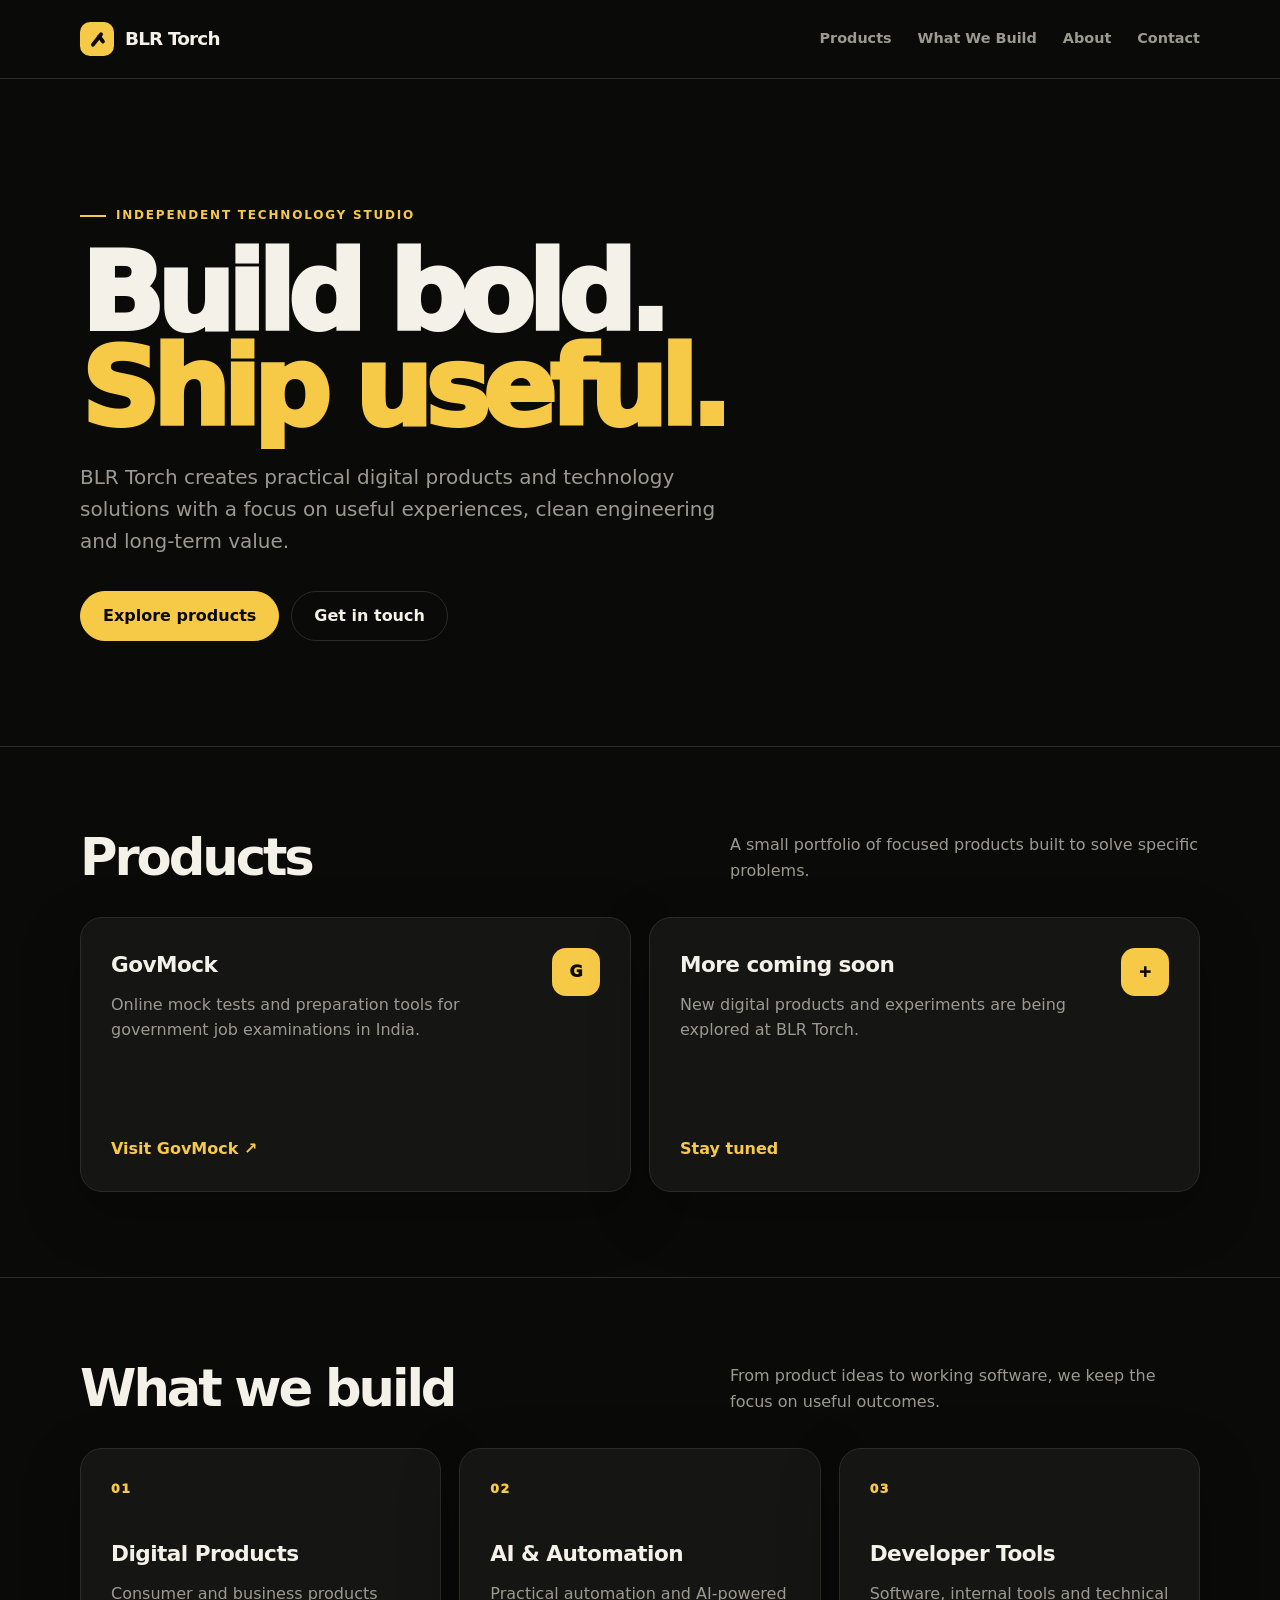
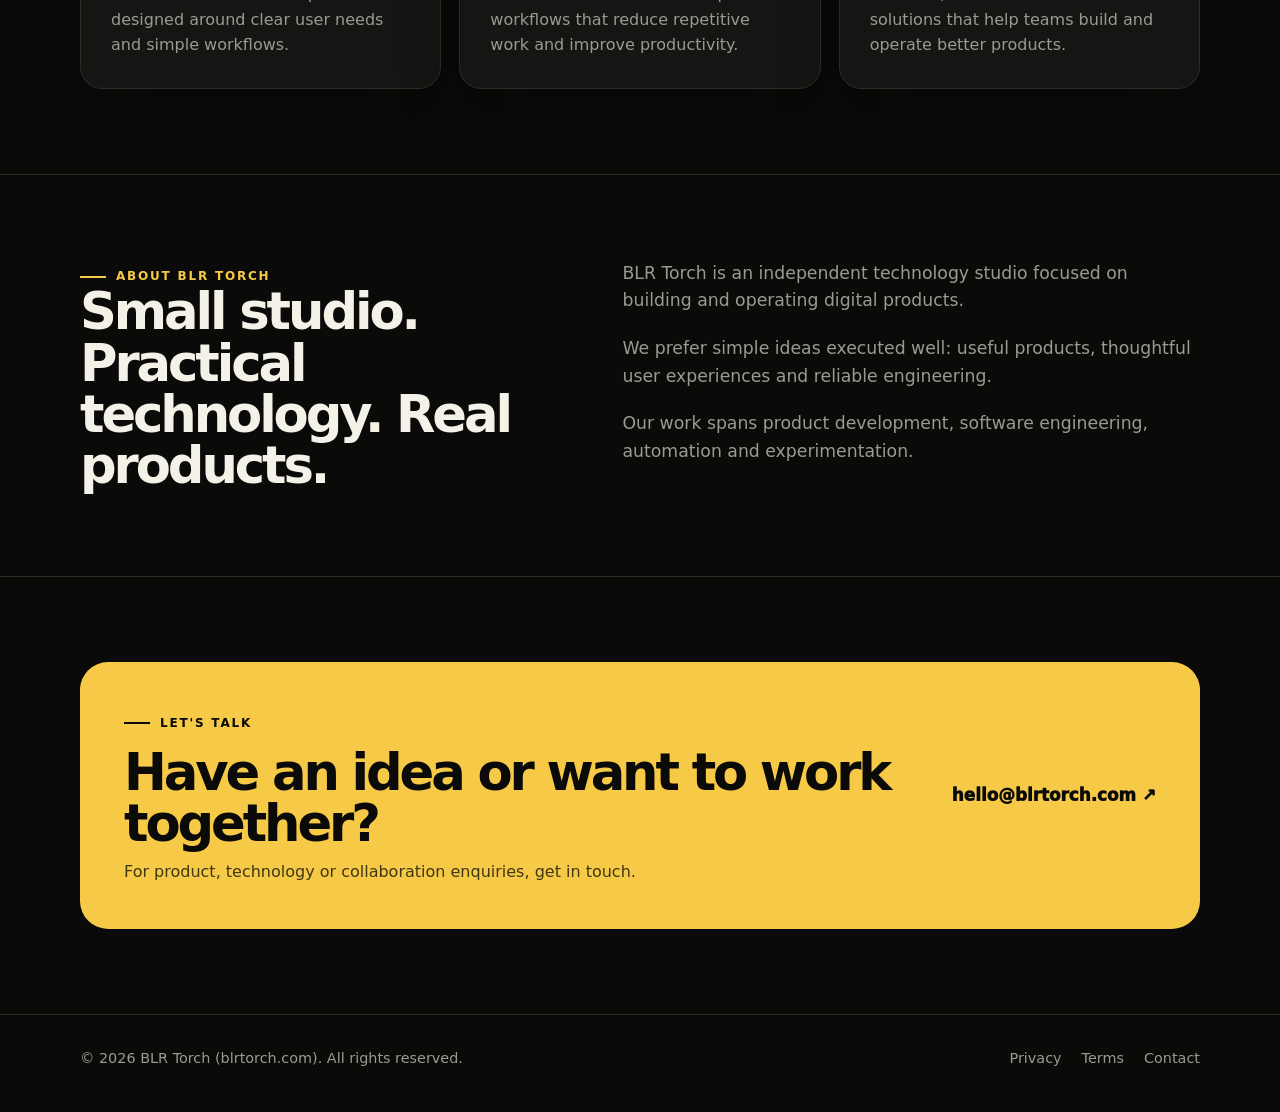
==== commit 5374e2ed: "added brand navigation" ====
--- a/index.html
+++ b/index.html
@@ -5,6 +5,8 @@
     <link rel="icon" href="/favicon.ico">
     <link rel="icon" type="image/png" sizes="32x32" href="/favicon-32.png">
     <link rel="icon" type="image/png" sizes="16x16" href="/favicon-16.png">
+    <link rel="icon" type="image/png" sizes="48x48" href="/favicon-48.png">
+    <link rel="icon" type="image/png" sizes="96x96" href="/favicon-96.png">
     <link rel="apple-touch-icon" sizes="180x180" href="/apple-touch-icon.png">
     <meta charset="utf-8">
     <meta name="viewport" content="width=device-width,initial-scale=1">
@@ -18,6 +20,15 @@
     <meta property="og:type" content="website">
     <meta property="og:url" content="https://blrtorch.com/">
     <link rel="stylesheet" href="style.css">
+    <script type="application/ld+json">
+        {
+        "@context": "https://schema.org",
+        "@type": "Organization",
+        "name": "BLR Torch",
+        "alternateName": "blrtorch",
+        "url": "https://blrtorch.com"
+        }
+    </script>
 </head>
 
 <body>
@@ -138,7 +149,8 @@
 
     <footer>
         <div class="container footer-inner">
-            <div>© 2026 BLR Torch. All rights reserved.</div>
+            <!-- <div>© 2026 BLR Torch. All rights reserved.</div> -->
+            <div>© 2026 BLR Torch (blrtorch.com). All rights reserved.</div>
             <div class="footer-links"><a href="privacy.html">Privacy</a><a href="terms.html">Terms</a><a
                     href="mailto:hello@blrtorch.com">Contact</a></div>
         </div>
